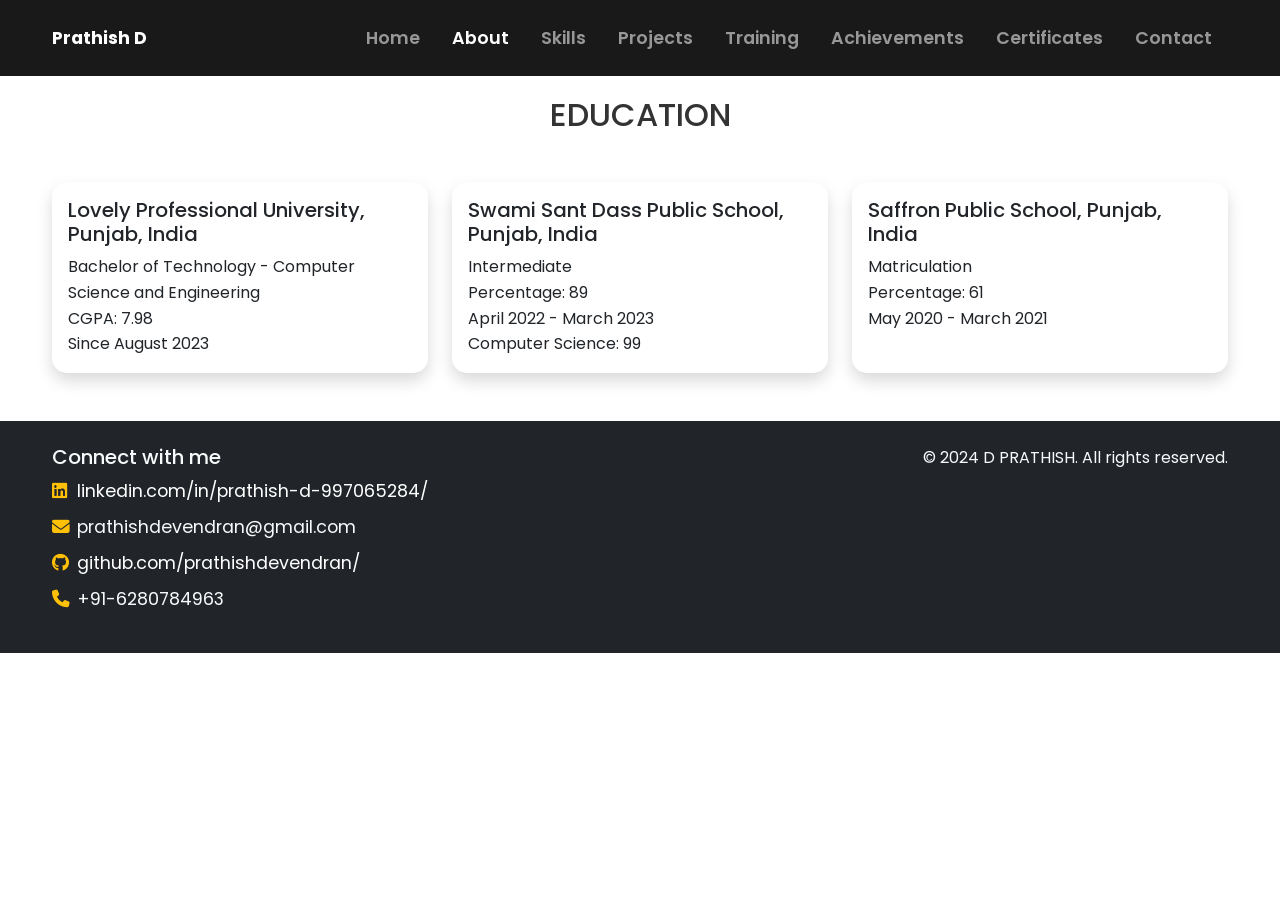
==== pages/about.html @ bc755d8d "added website code from vscode" ====
<!DOCTYPE html>
<html lang="en">
<head>
    <meta charset="UTF-8">
    <meta name="viewport" content="width=device-width, initial-scale=1.0">
    <title>About - D PRATHISH</title>
    <link href="https://cdn.jsdelivr.net/npm/bootstrap@5.3.3/dist/css/bootstrap.min.css" rel="stylesheet">
    <link href="https://unpkg.com/aos@2.3.1/dist/aos.css" rel="stylesheet">
    <link href="https://fonts.googleapis.com/css2?family=Poppins:wght@300;400;600;700&display=swap" rel="stylesheet">
    <link rel="stylesheet" href="https://cdnjs.cloudflare.com/ajax/libs/font-awesome/6.5.1/css/all.min.css">
    <link rel="stylesheet" href="../styles/shared.css">
    <link rel="stylesheet" href="../styles/about.css">
</head>
<body>
    <!-- Navbar -->
    <nav class="navbar navbar-expand-lg navbar-dark fixed-top">
        <div class="container">
            <a class="navbar-brand fw-bold" href="home.html">Prathish D</a>
            <button class="navbar-toggler" type="button" data-bs-toggle="collapse" data-bs-target="#navbarNav">
                <span class="navbar-toggler-icon"></span>
            </button>
            <div class="collapse navbar-collapse" id="navbarNav">
                <ul class="navbar-nav ms-auto">
                    <li class="nav-item"><a class="nav-link" href="home.html">Home</a></li>
                    <li class="nav-item"><a class="nav-link active" href="about.html">About</a></li>
                    <li class="nav-item"><a class="nav-link" href="skills.html">Skills</a></li>
                    <li class="nav-item"><a class="nav-link" href="projects.html">Projects</a></li>
                    <li class="nav-item"><a class="nav-link" href="training.html">Training</a></li>
                    <li class="nav-item"><a class="nav-link" href="achievements.html">Achievements</a></li>
                    <li class="nav-item"><a class="nav-link" href="certificates.html">Certificates</a></li>
                    <li class="nav-item"><a class="nav-link" href="contact.html">Contact</a></li>
                </ul>
            </div>
        </div>
    </nav>

    <!-- About Content -->
    <section class="py-5 mt-5" data-aos="fade-up">
        <div class="container">
            <h2 class="text-center mb-5">EDUCATION</h2>
            <div class="row g-4">
                <div class="col-lg-4" data-aos="fade-up" data-aos-delay="100">
                    <div class="card h-100 shadow">
                        <div class="card-body">
                            <h5 class="card-title">Lovely Professional University, Punjab, India</h5>
                            <p class="card-text">Bachelor of Technology - Computer Science and Engineering<br>CGPA: 7.98<br>Since August 2023</p>
                        </div>
                    </div>
                </div>
                <div class="col-lg-4" data-aos="fade-up" data-aos-delay="200">
                    <div class="card h-100 shadow">
                        <div class="card-body">
                            <h5 class="card-title">Swami Sant Dass Public School, Punjab, India</h5>
                            <p class="card-text">Intermediate<br>Percentage: 89<br>April 2022 - March 2023<br>Computer Science: 99</p>
                        </div>
                    </div>
                </div>
                <div class="col-lg-4" data-aos="fade-up" data-aos-delay="300">
                    <div class="card h-100 shadow">
                        <div class="card-body">
                            <h5 class="card-title">Saffron Public School, Punjab, India</h5>
                            <p class="card-text">Matriculation<br>Percentage: 61<br>May 2020 - March 2021</p>
                        </div>
                    </div>
                </div>
            </div>
        </div>
    </section>

    <!-- Footer -->
    <footer class="bg-dark text-light py-4">
        <div class="container">
            <div class="row">
                <div class="col-md-6">
                    <h5>Connect with me</h5>
                    <ul class="list-unstyled contact-footer">
                        <li><i class="fab fa-linkedin"></i> <a href="https://linkedin.com/in/prathish-d-997065284/" target="_blank">linkedin.com/in/prathish-d-997065284/</a></li>
                        <li><i class="fas fa-envelope"></i> prathishdevendran@gmail.com</li>
                        <li><i class="fab fa-github"></i> <a href="https://github.com/prathishdevendran/" target="_blank">github.com/prathishdevendran/</a></li>
                        <li><i class="fas fa-phone"></i> +91-6280784963</li>
                    </ul>
                </div>
                <div class="col-md-6 text-md-end">
                    <p>&copy; 2024 D PRATHISH. All rights reserved.</p>
                </div>
            </div>
        </div>
    </footer>

    <script src="https://cdn.jsdelivr.net/npm/bootstrap@5.3.3/dist/js/bootstrap.bundle.min.js"></script>
    <script src="https://unpkg.com/aos@2.3.1/dist/aos.js"></script>
    <script>
        AOS.init({ duration: 1000, once: true });
    </script>
</body>
</html>
---- styles/shared.css ----
/* Shared Styles - Navbar & Footer */
* {
  margin: 0;
  padding: 0;
  box-sizing: border-box;
}

body {
  font-family: 'Poppins', sans-serif;
  line-height: 1.6;
  color: #333;
}

.navbar {
  background: rgba(0, 0, 0, 0.9) !important;
  transition: all 0.3s;
  padding: 1rem 0;
}

.navbar-scrolled {
  background: rgba(0, 0, 0, 0.95) !important;
  padding: 0.5rem 0;
  backdrop-filter: blur(10px);
}

.navbar-brand, .nav-link {
  font-weight: 600;
  font-size: 1.1rem;
}

.nav-link {
  margin: 0 0.5rem;
  transition: color 0.3s;
}

.nav-link:hover {
  color: #ffc107 !important;
}

.container {
  max-width: 1200px;
}

.card {
  transition: transform 0.3s, box-shadow 0.3s;
  border: none;
  border-radius: 15px;
}

.card:hover {
  transform: translateY(-10px);
  box-shadow: 0 20px 40px rgba(0,0,0,0.1) !important;
}

.btn {
  border-radius: 50px;
  padding: 12px 30px;
  font-weight: 600;
  transition: all 0.3s;
}

.btn-primary {
  background: linear-gradient(45deg, #007bff, #0056b3);
}

.btn-primary:hover {
  transform: translateY(-2px);
}

.btn-outline-primary {
  border-width: 2px;
}

.contact-footer li {
  font-size: 1.1rem;
  margin-bottom: 0.5rem;
}

.contact-footer li i {
  color: #ffc107;
  width: 20px;
}

.contact-footer a {
  color: white;
  text-decoration: none;
}

.contact-footer a:hover {
  color: #ffc107;
}

@media (max-width: 768px) {
  .profile-pic {
    width: 150px !important;
    height: 150px !important;
  }
}
---- styles/about.css ----
/* About Styles */
#about h5 {
  color: #007bff;
  font-size: 1.3rem;
}

#about .card {
  background: white;
  border-radius: 15px;
}

#about .card-text {
  font-size: 1rem;
  color: #666;
}
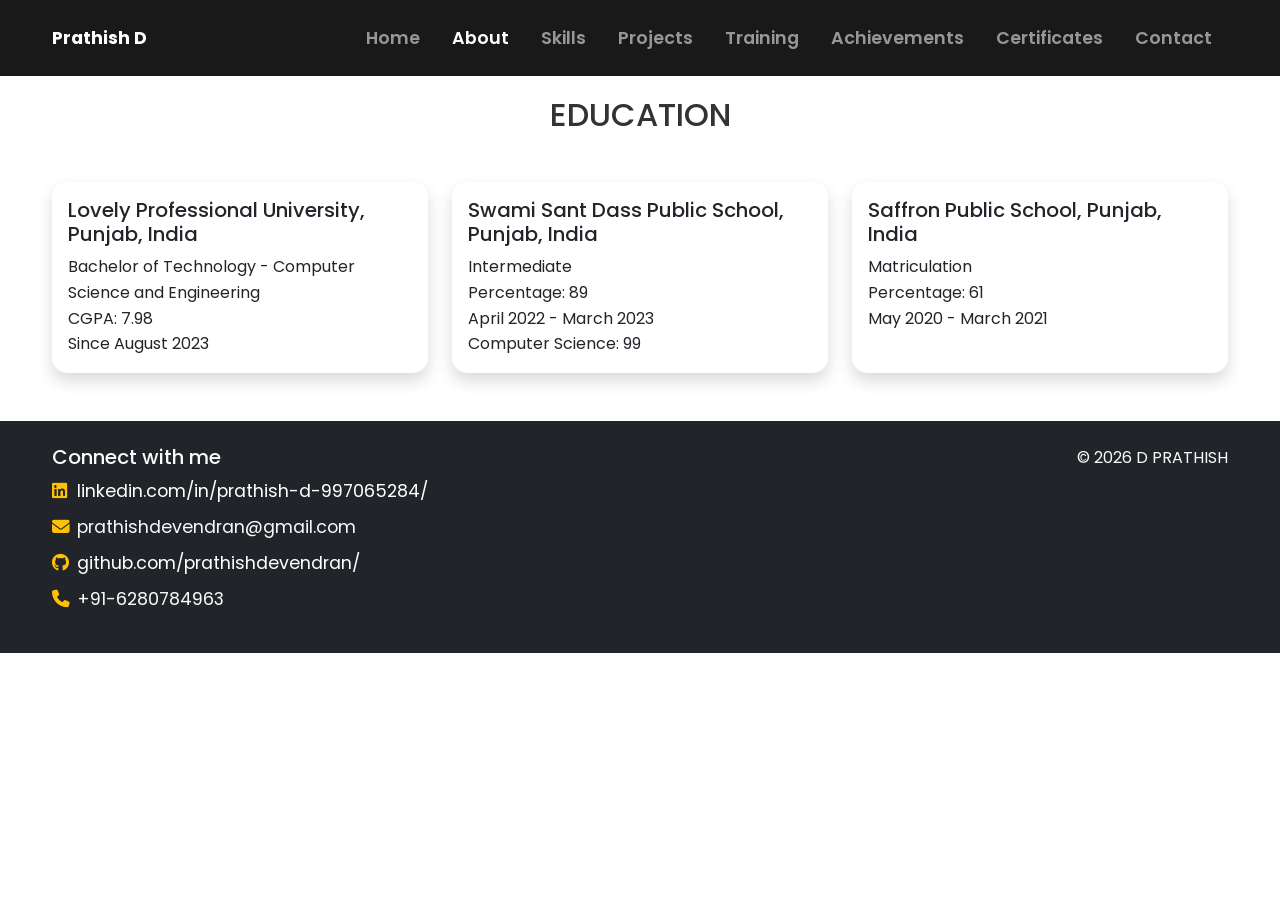
==== commit c07439d6: "updated" ====
--- a/pages/about.html
+++ b/pages/about.html
@@ -81,7 +81,7 @@
                     </ul>
                 </div>
                 <div class="col-md-6 text-md-end">
-                    <p>&copy; 2024 D PRATHISH. All rights reserved.</p>
+                    <p>&copy; 2026 D PRATHISH</p>
                 </div>
             </div>
         </div>
--- a/styles/shared.css
+++ b/styles/shared.css
@@ -1,98 +1,98 @@
-/* Shared Styles - Navbar & Footer */
-* {
-  margin: 0;
-  padding: 0;
-  box-sizing: border-box;
-}
-
-body {
-  font-family: 'Poppins', sans-serif;
-  line-height: 1.6;
-  color: #333;
-}
-
-.navbar {
-  background: rgba(0, 0, 0, 0.9) !important;
-  transition: all 0.3s;
-  padding: 1rem 0;
-}
-
-.navbar-scrolled {
-  background: rgba(0, 0, 0, 0.95) !important;
-  padding: 0.5rem 0;
-  backdrop-filter: blur(10px);
-}
-
-.navbar-brand, .nav-link {
-  font-weight: 600;
-  font-size: 1.1rem;
-}
-
-.nav-link {
-  margin: 0 0.5rem;
-  transition: color 0.3s;
-}
-
-.nav-link:hover {
-  color: #ffc107 !important;
-}
-
-.container {
-  max-width: 1200px;
-}
-
-.card {
-  transition: transform 0.3s, box-shadow 0.3s;
-  border: none;
-  border-radius: 15px;
-}
-
-.card:hover {
-  transform: translateY(-10px);
-  box-shadow: 0 20px 40px rgba(0,0,0,0.1) !important;
-}
-
-.btn {
-  border-radius: 50px;
-  padding: 12px 30px;
-  font-weight: 600;
-  transition: all 0.3s;
-}
-
-.btn-primary {
-  background: linear-gradient(45deg, #007bff, #0056b3);
-}
-
-.btn-primary:hover {
-  transform: translateY(-2px);
-}
-
-.btn-outline-primary {
-  border-width: 2px;
-}
-
-.contact-footer li {
-  font-size: 1.1rem;
-  margin-bottom: 0.5rem;
-}
-
-.contact-footer li i {
-  color: #ffc107;
-  width: 20px;
-}
-
-.contact-footer a {
-  color: white;
-  text-decoration: none;
-}
-
-.contact-footer a:hover {
-  color: #ffc107;
-}
-
-@media (max-width: 768px) {
-  .profile-pic {
-    width: 150px !important;
-    height: 150px !important;
-  }
-}
+/* Shared Styles - Navbar & Footer */
+* {
+  margin: 0;
+  padding: 0;
+  box-sizing: border-box;
+}
+
+body {
+  font-family: 'Poppins', sans-serif;
+  line-height: 1.6;
+  color: #333;
+}
+
+.navbar {
+  background: rgba(0, 0, 0, 0.9) !important;
+  transition: all 0.3s;
+  padding: 1rem 0;
+}
+
+.navbar-scrolled {
+  background: rgba(0, 0, 0, 0.95) !important;
+  padding: 0.5rem 0;
+  backdrop-filter: blur(10px);
+}
+
+.navbar-brand, .nav-link {
+  font-weight: 600;
+  font-size: 1.1rem;
+}
+
+.nav-link {
+  margin: 0 0.5rem;
+  transition: color 0.3s;
+}
+
+.nav-link:hover {
+  color: #ffc107 !important;
+}
+
+.container {
+  max-width: 1200px;
+}
+
+.card {
+  transition: transform 0.3s, box-shadow 0.3s;
+  border: none;
+  border-radius: 15px;
+}
+
+.card:hover {
+  transform: translateY(-10px);
+  box-shadow: 0 20px 40px rgba(0,0,0,0.1) !important;
+}
+
+.btn {
+  border-radius: 50px;
+  padding: 12px 30px;
+  font-weight: 600;
+  transition: all 0.3s;
+}
+
+.btn-primary {
+  background: linear-gradient(45deg, #007bff, #0056b3);
+}
+
+.btn-primary:hover {
+  transform: translateY(-2px);
+}
+
+.btn-outline-primary {
+  border-width: 2px;
+}
+
+.contact-footer li {
+  font-size: 1.1rem;
+  margin-bottom: 0.5rem;
+}
+
+.contact-footer li i {
+  color: #ffc107;
+  width: 20px;
+}
+
+.contact-footer a {
+  color: white;
+  text-decoration: none;
+}
+
+.contact-footer a:hover {
+  color: #ffc107;
+}
+
+@media (max-width: 768px) {
+  .profile-pic {
+    width: 150px !important;
+    height: 150px !important;
+  }
+}
--- a/styles/about.css
+++ b/styles/about.css
@@ -1,15 +1,15 @@
-/* About Styles */
-#about h5 {
-  color: #007bff;
-  font-size: 1.3rem;
-}
-
-#about .card {
-  background: white;
-  border-radius: 15px;
-}
-
-#about .card-text {
-  font-size: 1rem;
-  color: #666;
-}
+/* About Styles */
+#about h5 {
+  color: #007bff;
+  font-size: 1.3rem;
+}
+
+#about .card {
+  background: white;
+  border-radius: 15px;
+}
+
+#about .card-text {
+  font-size: 1rem;
+  color: #666;
+}
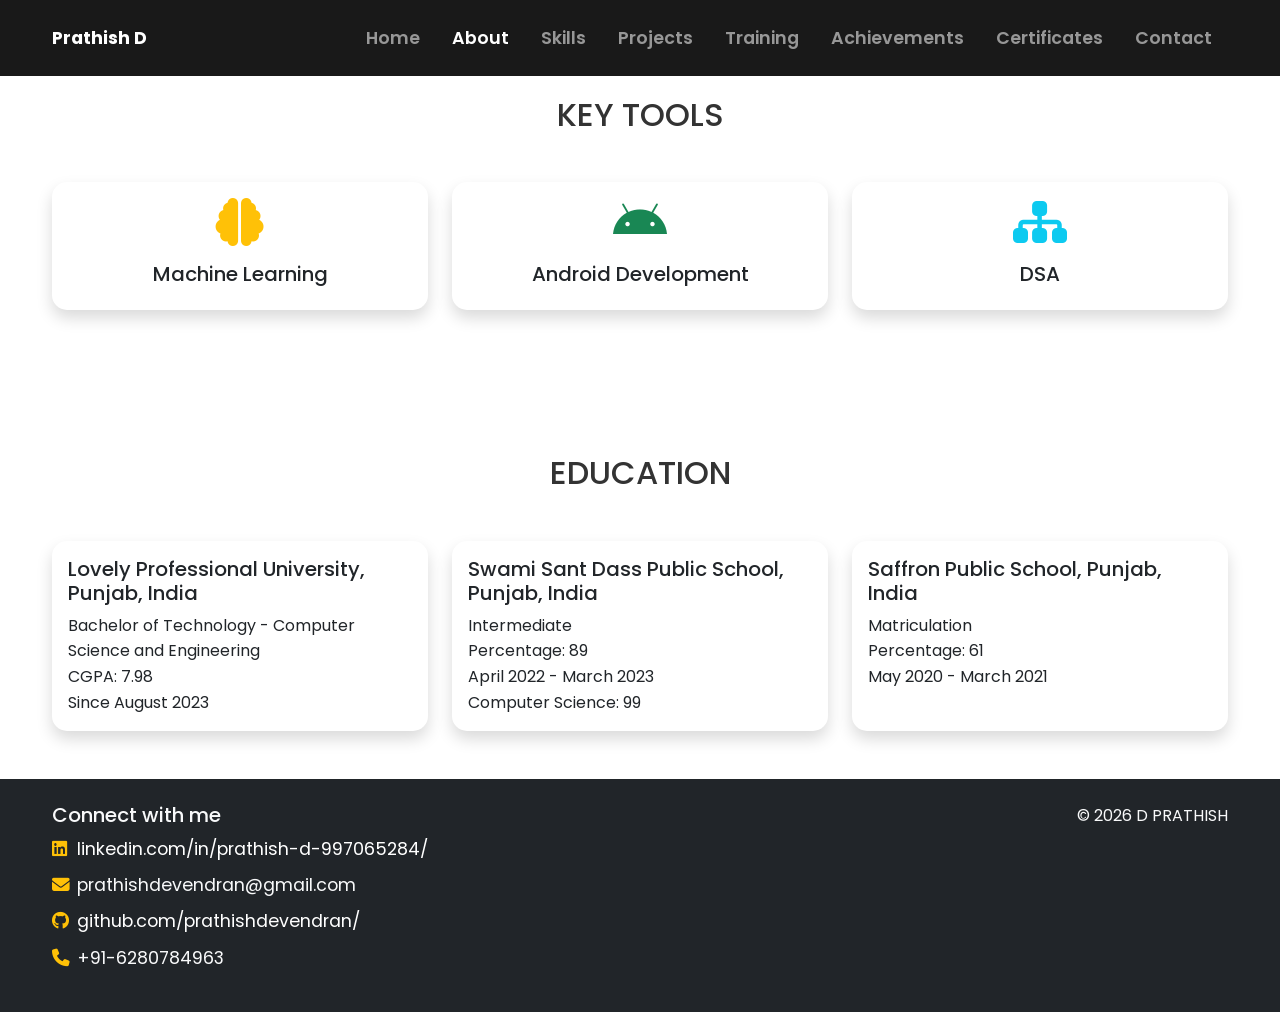
==== commit ae6e3d58: "updated prjoect and training" ====
--- a/pages/about.html
+++ b/pages/about.html
@@ -35,9 +35,45 @@
     </nav>
 
     <!-- About Content -->
+    <!-- Key Tools Section -->
+    <section class="py-5 mt-5" data-aos="fade-up">
+
+        <div class="container">
+            <h2 class="text-center mb-5">KEY TOOLS</h2>
+            <div class="row g-4">
+                <div class="col-lg-4 col-md-6" data-aos="zoom-in" data-aos-delay="100">
+                    <div class="card h-100 shadow skill-card tool-card">
+                        <div class="card-body text-center">
+                            <i class="fas fa-brain fa-3x text-warning mb-3"></i>
+                            <h5 class="card-title">Machine Learning</h5>
+                        </div>
+                    </div>
+                </div>
+                <div class="col-lg-4 col-md-6" data-aos="zoom-in" data-aos-delay="200">
+                    <div class="card h-100 shadow skill-card tool-card">
+                        <div class="card-body text-center">
+                            <i class="fab fa-android fa-3x text-success mb-3"></i>
+                            <h5 class="card-title">Android Development</h5>
+                        </div>
+                    </div>
+                </div>
+                <div class="col-lg-4 col-md-6" data-aos="zoom-in" data-aos-delay="300">
+                    <div class="card h-100 shadow skill-card tool-card">
+                        <div class="card-body text-center">
+                            <i class="fas fa-sitemap fa-3x text-info mb-3"></i>
+                            <h5 class="card-title">DSA</h5>
+                        </div>
+                    </div>
+                </div>
+            </div>
+        </div>
+    </section>
+
+    <!-- Education Section -->
     <section class="py-5 mt-5" data-aos="fade-up">
         <div class="container">
             <h2 class="text-center mb-5">EDUCATION</h2>
+
             <div class="row g-4">
                 <div class="col-lg-4" data-aos="fade-up" data-aos-delay="100">
                     <div class="card h-100 shadow">
--- a/styles/about.css
+++ b/styles/about.css
@@ -1,15 +1,65 @@
-/* About Styles */
-#about h5 {
-  color: #007bff;
-  font-size: 1.3rem;
-}
-
-#about .card {
-  background: white;
-  border-radius: 15px;
-}
-
-#about .card-text {
-  font-size: 1rem;
-  color: #666;
-}
+/* About Styles */
+#about h5 {
+  color: #007bff;
+  font-size: 1.3rem;
+}
+
+#about .card {
+  background: white;
+  border-radius: 15px;
+}
+
+#about .card-text {
+  font-size: 1rem;
+  color: #666;
+}
+
+/* Tool cards from skills */
+#about .skill-card {
+  border-radius: 50px;
+  overflow: hidden;
+  position: relative;
+  transition: all 0.4s ease;
+  border: none;
+}
+
+#about .skill-card::before {
+  content: '';
+  position: absolute;
+  top: 0;
+  left: 0;
+  right: 0;
+  height: 4px;
+  z-index: 1;
+  background: linear-gradient(90deg, #28a745, #218838);
+}
+
+#about .skill-card .card-body {
+  padding: 2rem;
+  z-index: 2;
+  position: relative;
+}
+
+#about .skill-card i {
+  transition: all 0.3s ease;
+}
+
+#about .skill-card:hover i {
+  transform: scale(1.1) rotate(5deg);
+}
+
+#about .skill-card .card-title {
+  font-weight: 600;
+  margin-bottom: 1rem;
+  color: #333;
+}
+
+#about .skill-card:hover {
+  transform: translateY(-12px) scale(1.02);
+  box-shadow: 0 25px 50px rgba(0,0,0,0.15) !important;
+}
+
+#about .skill-card:hover .card-title {
+  color: #ffc107;
+}
+
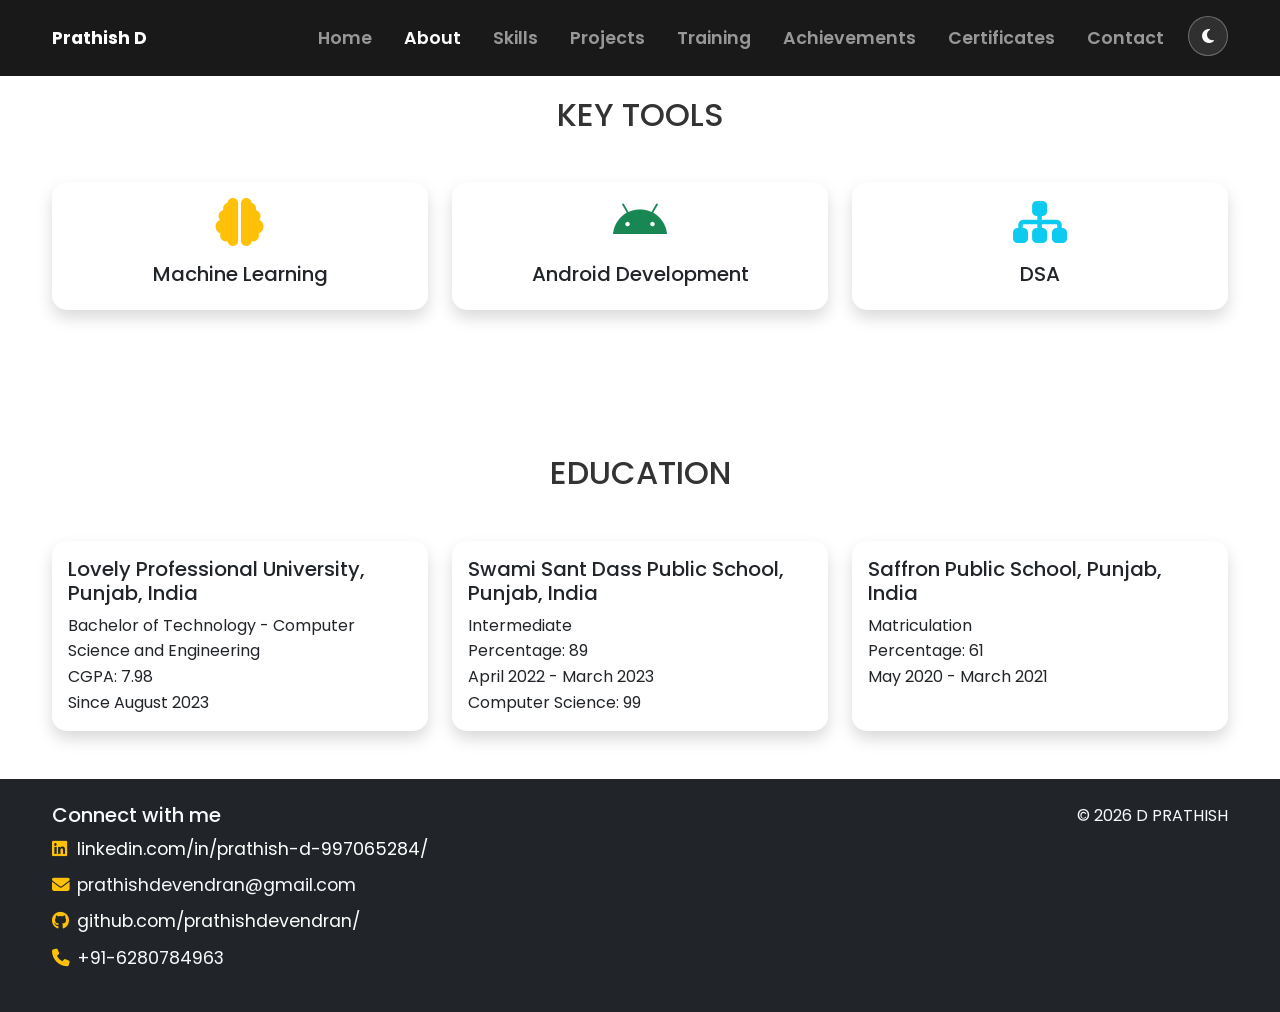
==== commit 91b7a077: "updated dark mode" ====
--- a/pages/about.html
+++ b/pages/about.html
@@ -29,6 +29,11 @@
                     <li class="nav-item"><a class="nav-link" href="achievements.html">Achievements</a></li>
                     <li class="nav-item"><a class="nav-link" href="certificates.html">Certificates</a></li>
                     <li class="nav-item"><a class="nav-link" href="contact.html">Contact</a></li>
+                    <li class="nav-item">
+                        <button id="theme-toggle" class="btn btn-outline-light theme-btn ms-2 p-1" title="Toggle Dark Mode">
+                            <i class="fas fa-moon"></i>
+                        </button>
+                    </li>
                 </ul>
             </div>
         </div>
@@ -127,6 +132,27 @@
     <script src="https://unpkg.com/aos@2.3.1/dist/aos.js"></script>
     <script>
         AOS.init({ duration: 1000, once: true });
+
+        // Theme Toggle
+        function initTheme() {
+            if (localStorage.getItem('darkMode') === 'true') {
+                document.body.classList.add('dark-mode');
+                document.getElementById('theme-toggle').querySelector('i').className = 'fas fa-sun';
+            }
+        }
+
+        function toggleDarkMode() {
+            document.body.classList.toggle('dark-mode');
+            const isDark = document.body.classList.contains('dark-mode');
+            localStorage.setItem('darkMode', isDark);
+            const icon = document.getElementById('theme-toggle').querySelector('i');
+            icon.className = isDark ? 'fas fa-sun' : 'fas fa-moon';
+        }
+
+        document.addEventListener('DOMContentLoaded', () => {
+            initTheme();
+            document.getElementById('theme-toggle').addEventListener('click', toggleDarkMode);
+        });
     </script>
 </body>
 </html>
--- a/styles/shared.css
+++ b/styles/shared.css
@@ -1,98 +1,160 @@
-/* Shared Styles - Navbar & Footer */
-* {
-  margin: 0;
-  padding: 0;
-  box-sizing: border-box;
-}
-
-body {
-  font-family: 'Poppins', sans-serif;
-  line-height: 1.6;
-  color: #333;
-}
-
-.navbar {
-  background: rgba(0, 0, 0, 0.9) !important;
-  transition: all 0.3s;
-  padding: 1rem 0;
-}
-
-.navbar-scrolled {
-  background: rgba(0, 0, 0, 0.95) !important;
-  padding: 0.5rem 0;
-  backdrop-filter: blur(10px);
-}
-
-.navbar-brand, .nav-link {
-  font-weight: 600;
-  font-size: 1.1rem;
-}
-
-.nav-link {
-  margin: 0 0.5rem;
-  transition: color 0.3s;
-}
-
-.nav-link:hover {
-  color: #ffc107 !important;
-}
-
-.container {
-  max-width: 1200px;
-}
-
-.card {
-  transition: transform 0.3s, box-shadow 0.3s;
-  border: none;
-  border-radius: 15px;
-}
-
-.card:hover {
-  transform: translateY(-10px);
-  box-shadow: 0 20px 40px rgba(0,0,0,0.1) !important;
-}
-
-.btn {
-  border-radius: 50px;
-  padding: 12px 30px;
-  font-weight: 600;
-  transition: all 0.3s;
-}
-
-.btn-primary {
-  background: linear-gradient(45deg, #007bff, #0056b3);
-}
-
-.btn-primary:hover {
-  transform: translateY(-2px);
-}
-
-.btn-outline-primary {
-  border-width: 2px;
-}
-
-.contact-footer li {
-  font-size: 1.1rem;
-  margin-bottom: 0.5rem;
-}
-
-.contact-footer li i {
-  color: #ffc107;
-  width: 20px;
-}
-
-.contact-footer a {
-  color: white;
-  text-decoration: none;
-}
-
-.contact-footer a:hover {
-  color: #ffc107;
-}
-
-@media (max-width: 768px) {
-  .profile-pic {
-    width: 150px !important;
-    height: 150px !important;
-  }
-}
+/* Shared Styles - Navbar & Footer */
+* {
+  margin: 0;
+  padding: 0;
+  box-sizing: border-box;
+}
+
+body {
+  font-family: 'Poppins', sans-serif;
+  line-height: 1.6;
+  color: #333;
+}
+
+.navbar {
+  background: rgba(0, 0, 0, 0.9) !important;
+  transition: all 0.3s;
+  padding: 1rem 0;
+}
+
+.navbar-scrolled {
+  background: rgba(0, 0, 0, 0.95) !important;
+  padding: 0.5rem 0;
+  backdrop-filter: blur(10px);
+}
+
+.theme-btn {
+  border: 1px solid rgba(255,255,255,0.3);
+  background: rgba(255,255,255,0.1);
+  backdrop-filter: blur(10px);
+  transition: all 0.3s ease;
+  border-radius: 50%;
+  width: 40px;
+  height: 40px;
+  display: flex;
+  align-items: center;
+  justify-content: center;
+}
+
+.theme-btn:hover {
+  background: rgba(255,255,255,0.2);
+  transform: scale(1.1);
+  box-shadow: 0 5px 15px rgba(0,0,0,0.3);
+}
+
+body.dark-mode {
+  background: linear-gradient(135deg, #0a0f1a 0%, #001122 50%, #00000f 100%) !important;
+  color: #e0e7ff !important;
+}
+
+body.dark-mode section {
+  background: transparent !important;
+}
+
+.dark-mode section.bg-light {
+  background: rgba(0,0,0,0.2) !important;
+}
+
+.dark-mode .card {
+  background: rgba(255,255,255,0.08) !important;
+  backdrop-filter: blur(16px);
+  border: 1px solid rgba(59,130,246,0.3);
+  box-shadow: 0 8px 32px rgba(0,0,0,0.4), inset 0 1px 0 rgba(255,255,255,0.1) !important;
+  color: #e2e8f0;
+}
+
+.dark-mode .card:hover {
+  background: rgba(255,255,255,0.15) !important;
+  box-shadow: 0 20px 40px rgba(59,130,246,0.3), 0 0 0 1px rgba(59,130,246,0.2) !important;
+}
+
+.dark-mode h1, .dark-mode h2, .dark-mode h3 {
+  color: #f8fafc;
+}
+
+.dark-mode footer {
+  background: rgba(10,15,26,0.95) !important;
+  border-top: 1px solid rgba(59,130,246,0.3);
+}
+
+.dark-mode .contact-footer a {
+  color: #e2e8f0;
+}
+
+.dark-mode .contact-footer a:hover {
+  color: #60a5fa;
+}
+
+.navbar-brand, .nav-link {
+  font-weight: 600;
+  font-size: 1.1rem;
+}
+
+.nav-link {
+  margin: 0 0.5rem;
+  transition: color 0.3s;
+}
+
+.nav-link:hover {
+  color: #ffc107 !important;
+}
+
+.container {
+  max-width: 1200px;
+}
+
+.card {
+  transition: transform 0.3s, box-shadow 0.3s;
+  border: none;
+  border-radius: 15px;
+}
+
+.card:hover {
+  transform: translateY(-10px);
+  box-shadow: 0 20px 40px rgba(0,0,0,0.1) !important;
+}
+
+.btn {
+  border-radius: 50px;
+  padding: 12px 30px;
+  font-weight: 600;
+  transition: all 0.3s;
+}
+
+.btn-primary {
+  background: linear-gradient(45deg, #007bff, #0056b3);
+}
+
+.btn-primary:hover {
+  transform: translateY(-2px);
+}
+
+.btn-outline-primary {
+  border-width: 2px;
+}
+
+.contact-footer li {
+  font-size: 1.1rem;
+  margin-bottom: 0.5rem;
+}
+
+.contact-footer li i {
+  color: #ffc107;
+  width: 20px;
+}
+
+.contact-footer a {
+  color: white;
+  text-decoration: none;
+}
+
+.contact-footer a:hover {
+  color: #ffc107;
+}
+
+@media (max-width: 768px) {
+  .profile-pic {
+    width: 150px !important;
+    height: 150px !important;
+  }
+}
--- a/styles/about.css
+++ b/styles/about.css
@@ -15,6 +15,10 @@
 }
 
 /* Tool cards from skills */
+
+.dark-mode #about {
+  background: transparent;
+}
 #about .skill-card {
   border-radius: 50px;
   overflow: hidden;
@@ -56,7 +60,33 @@
 
 #about .skill-card:hover {
   transform: translateY(-12px) scale(1.02);
-  box-shadow: 0 25px 50px rgba(0,0,0,0.15) !important;
+  box-shadow: 0 25px 50px rgba(59,130,246,0.4) !important;
+}
+
+.dark-mode #about .card {
+  background: rgba(255,255,255,0.08);
+  backdrop-filter: blur(16px);
+  border: 1px solid rgba(59,130,246,0.3);
+}
+
+.dark-mode #about .skill-card {
+  background: rgba(255,255,255,0.08);
+}
+
+.dark-mode #about .skill-card::before {
+  background: linear-gradient(90deg, #1d4ed8, #3b82f6);
+}
+
+.dark-mode #about .skill-card:hover {
+  box-shadow: 0 25px 50px rgba(59,130,246,0.4) !important;
+}
+
+.dark-mode #about .card-text {
+  color: #cbd5e1;
+}
+
+.dark-mode #about .card-title {
+  color: #f1f5f9;
 }
 
 #about .skill-card:hover .card-title {
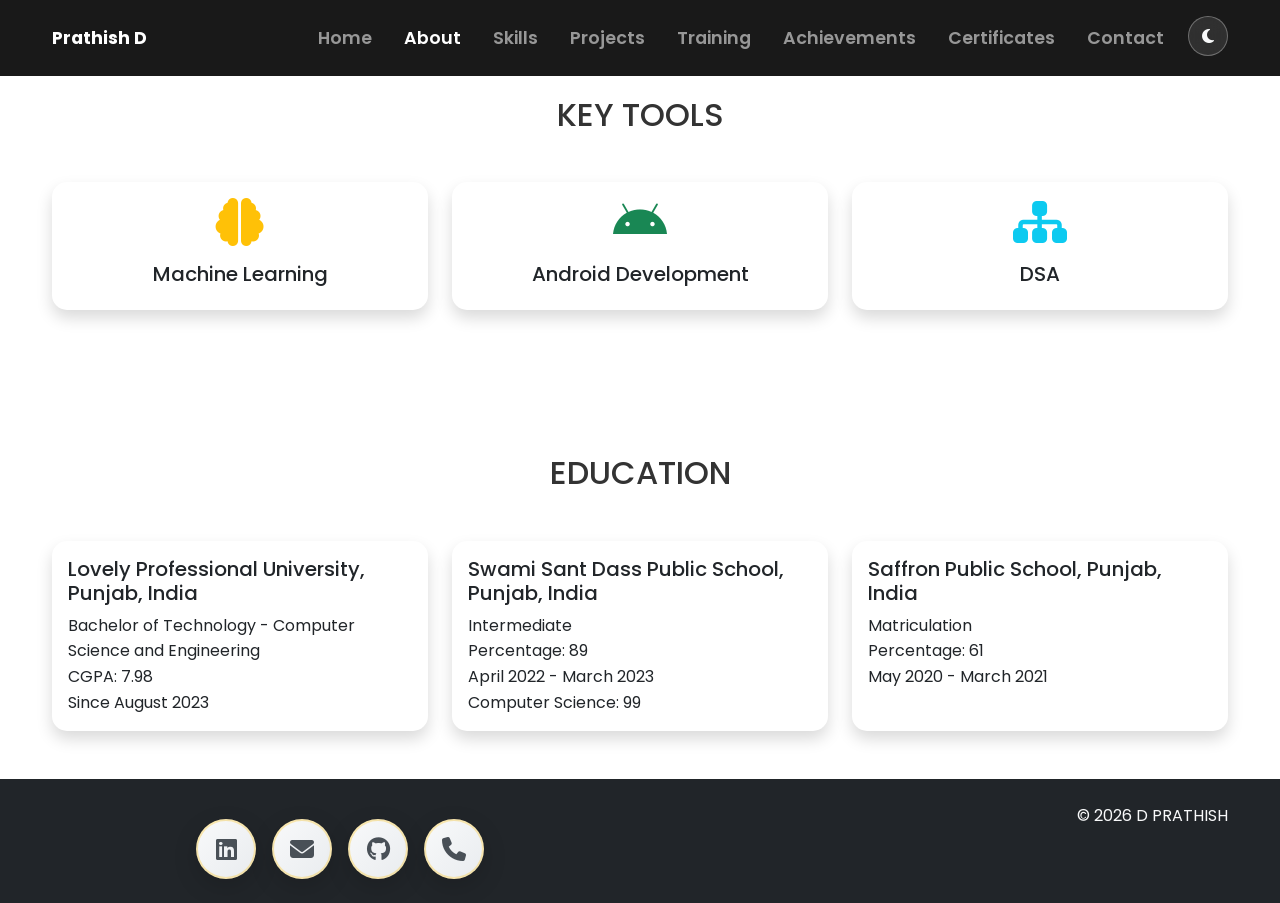
==== commit a1cf04ed: "updated footer" ====
--- a/pages/about.html
+++ b/pages/about.html
@@ -113,13 +113,20 @@
         <div class="container">
             <div class="row">
                 <div class="col-md-6">
-                    <h5>Connect with me</h5>
-                    <ul class="list-unstyled contact-footer">
-                        <li><i class="fab fa-linkedin"></i> <a href="https://linkedin.com/in/prathish-d-997065284/" target="_blank">linkedin.com/in/prathish-d-997065284/</a></li>
-                        <li><i class="fas fa-envelope"></i> prathishdevendran@gmail.com</li>
-                        <li><i class="fab fa-github"></i> <a href="https://github.com/prathishdevendran/" target="_blank">github.com/prathishdevendran/</a></li>
-                        <li><i class="fas fa-phone"></i> +91-6280784963</li>
-                    </ul>
+                    <div class="contact-cards-container">
+                        <a href="https://linkedin.com/in/prathish-d-997065284/" target="_blank" class="contact-icon-card" title="LinkedIn">
+                            <i class="fab fa-linkedin"></i>
+                        </a>
+                        <a href="mailto:prathishdevendran@gmail.com" class="contact-icon-card" title="Email">
+                            <i class="fas fa-envelope"></i>
+                        </a>
+                        <a href="https://github.com/prathishdevendran/" target="_blank" class="contact-icon-card" title="GitHub">
+                            <i class="fab fa-github"></i>
+                        </a>
+                        <a href="tel:+916280784963" class="contact-icon-card" title="Phone">
+                            <i class="fas fa-phone"></i>
+                        </a>
+                    </div>
                 </div>
                 <div class="col-md-6 text-md-end">
                     <p>&copy; 2026 D PRATHISH</p>
--- a/styles/shared.css
+++ b/styles/shared.css
@@ -133,23 +133,102 @@
   border-width: 2px;
 }
 
-.contact-footer li {
-  font-size: 1.1rem;
-  margin-bottom: 0.5rem;
-}
-
-.contact-footer li i {
-  color: #ffc107;
-  width: 20px;
-}
-
-.contact-footer a {
-  color: white;
+/* Contact Icon Cards - Footer */
+.contact-cards-container {
+  display: flex;
+  gap: 1rem;
+  flex-wrap: wrap;
+  justify-content: center;
+  margin-top: 1rem;
+}
+
+.contact-icon-card {
+  width: 60px;
+  height: 60px;
+  border-radius: 50%;
+  display: flex;
+  align-items: center;
+  justify-content: center;
   text-decoration: none;
-}
-
-.contact-footer a:hover {
-  color: #ffc107;
+  transition: all 0.4s cubic-bezier(0.25, 0.46, 0.45, 0.94);
+  position: relative;
+  overflow: hidden;
+  box-shadow: 0 8px 25px rgba(0,0,0,0.15);
+}
+
+.contact-icon-card i {
+  font-size: 1.5rem;
+  z-index: 2;
+  position: relative;
+}
+
+.contact-icon-card::before {
+  content: '';
+  position: absolute;
+  top: 0;
+  left: -100%;
+  width: 100%;
+  height: 100%;
+  background: linear-gradient(90deg, transparent, rgba(255,193,7,0.4), transparent);
+  transition: left 0.6s;
+}
+
+.contact-icon-card:hover::before {
+  left: 100%;
+}
+
+.contact-icon-card:hover {
+  transform: translateY(-12px) scale(1.15) rotate(360deg);
+  box-shadow: 0 20px 40px rgba(255,193,7,0.4);
+  animation: iconPulseGlow 1.5s infinite;
+}
+
+@keyframes iconPulseGlow {
+  0%, 100% { box-shadow: 0 20px 40px rgba(255,193,7,0.4); }
+  50% { box-shadow: 0 20px 40px rgba(255,193,7,0.6), 0 0 30px rgba(255,193,7,0.3); }
+}
+
+/* Light mode cards */
+.contact-icon-card {
+  background: linear-gradient(135deg, #f8f9fa, #e9ecef);
+  color: #495057;
+  border: 2px solid rgba(255,193,7,0.3);
+}
+
+.contact-icon-card:hover {
+  background: linear-gradient(135deg, #ffc107, #ffed4a);
+  color: #212529;
+}
+
+/* Dark mode overrides */
+.dark-mode .contact-icon-card {
+  background: linear-gradient(135deg, rgba(255,255,255,0.12), rgba(255,255,255,0.06));
+  color: #e2e8f0;
+  border: 2px solid rgba(59,130,246,0.4);
+  backdrop-filter: blur(12px);
+}
+
+.dark-mode .contact-icon-card:hover {
+  background: linear-gradient(135deg, rgba(255,193,7,0.3), rgba(255,193,7,0.1)) !important;
+  color: #f1f5f9;
+  box-shadow: 0 20px 40px rgba(255,193,7,0.5), 0 0 30px rgba(255,193,7,0.3) !important;
+}
+
+/* Responsive */
+@media (max-width: 768px) {
+  .contact-cards-container {
+    gap: 0.75rem;
+  }
+  .contact-icon-card {
+    width: 50px;
+    height: 50px;
+  }
+  .contact-icon-card i {
+    font-size: 1.25rem;
+  }
+  .contact-icon-card:hover {
+    transform: translateY(-8px) scale(1.1);
+  }
 }
 
 @media (max-width: 768px) {
